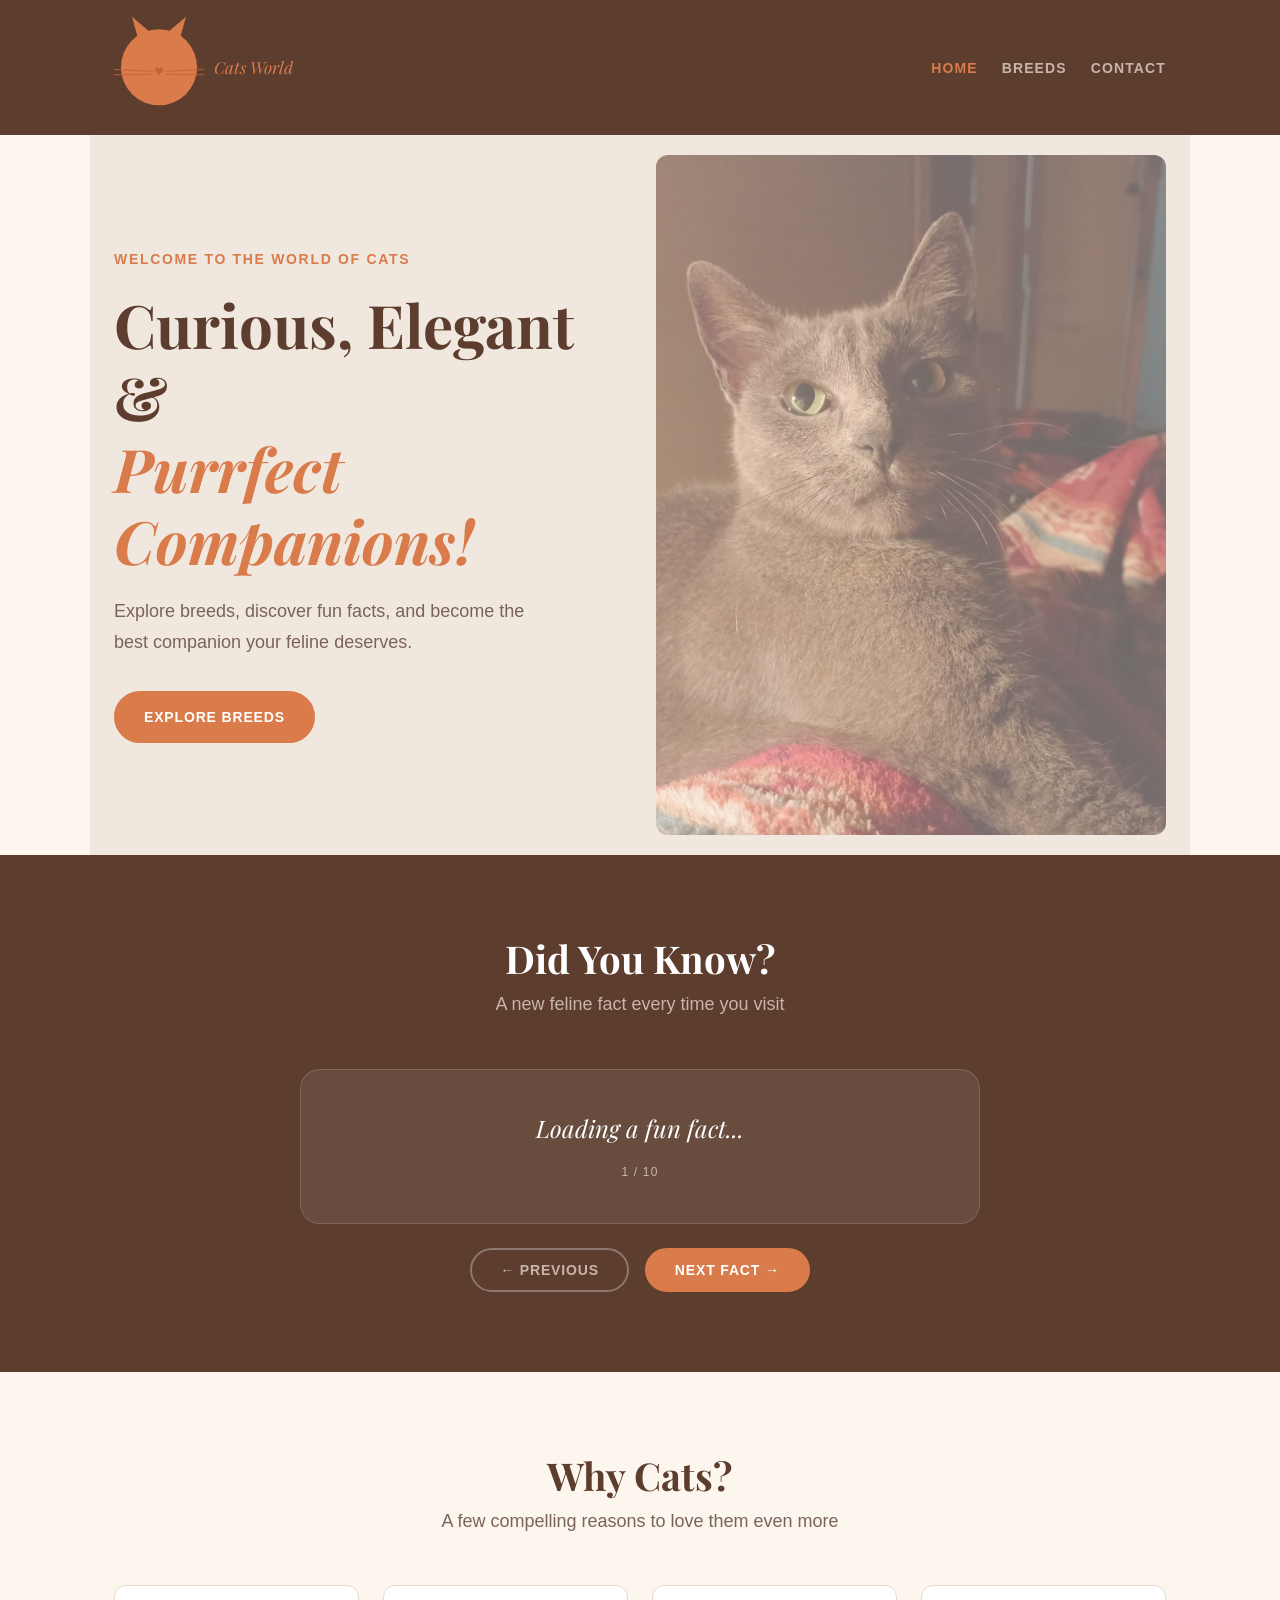
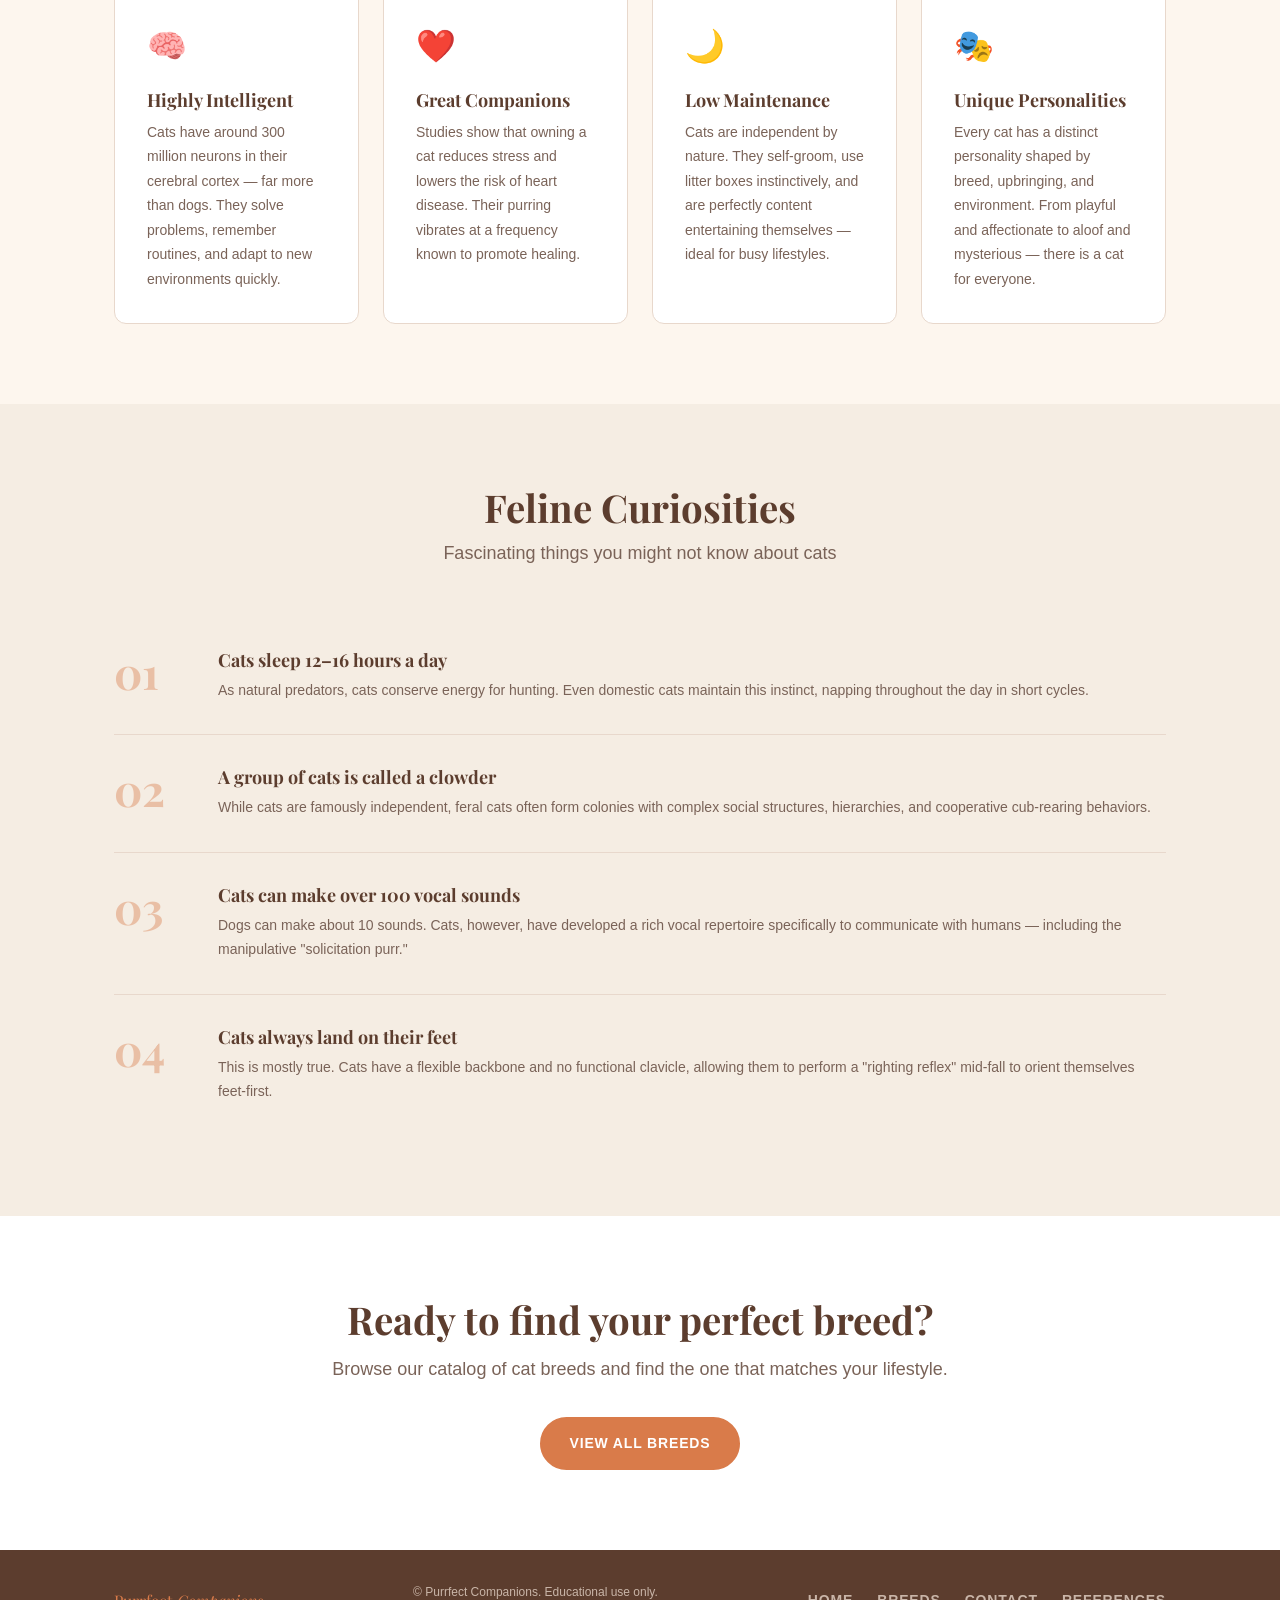
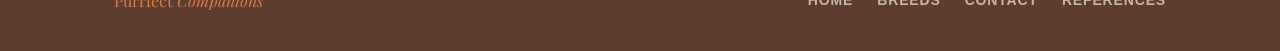
==== project/index.html @ 8fa0b652 "catsworld project" ====
<!DOCTYPE html>
<html lang="en">
<head>
  <meta charset="UTF-8">
  <meta name="viewport" content="width=device-width, initial-scale=1.0">
  <meta name="description" content="Purrfect Companions – Discover fascinating cat facts, explore breeds, and learn expert care tips for your feline friend.">
  <title>Cats Worlds | Cat Facts &amp; Breeds</title>
  <link rel="stylesheet" href="styles/main.css">
  <link rel="preconnect" href="https://fonts.googleapis.com">
  <link rel="preconnect" href="https://fonts.gstatic.com" crossorigin>
  <link href="https://fonts.googleapis.com/css2?family=Playfair+Display:ital,wght@0,400;0,700;1,400&family=DM+Sans:wght@300;400;500&display=swap" rel="stylesheet">
  <script scr="scripts/main.js" defer></script>
</head>
<body>
 
  <header class="site-header">
    <div class="header-inner">
      <a href="index.html" class="logo">
        <span class="logo-icon">
          <svg width="90" height="90" viewBox="230 40 220 260" xmlns="http://www.w3.org/2000/svg">
            <circle cx="340" cy="188" r="110" fill="#D97B4A"/>
            <polygon points="278,100 318,90 262,42" fill="#D97B4A"/>
            <polygon points="402,100 362,90 418,42" fill="#D97B4A"/>
            <path d="M340,192 C337,187 328,187 328,195 C328,201 340,210 340,210 C340,210 352,201 352,195 C352,187 343,187 340,192Z" fill="#C4623A"/>
            <line x1="196" y1="194" x2="322" y2="200" stroke="#C4623A" stroke-width="2.5" stroke-linecap="round"/>
            <line x1="192" y1="210" x2="322" y2="208" stroke="#C4623A" stroke-width="2.5" stroke-linecap="round"/>
            <line x1="484" y1="194" x2="358" y2="200" stroke="#C4623A" stroke-width="2.5" stroke-linecap="round"/>
            <line x1="488" y1="210" x2="358" y2="208" stroke="#C4623A" stroke-width="2.5" stroke-linecap="round"/>
          </svg>
        </span>
        <span class="logo-text"><em>Cats World</em></span>
      </a>
      <button class="nav-toggle" aria-label="Toggle navigation" aria-expanded="false">
        <span></span><span></span><span></span>
      </button>
      <nav class="main-nav" aria-label="Main navigation">
        <ul>
          <li><a href="index.html" class="active">Home</a></li>
          <li><a href="breeds.html">Breeds</a></li>
          <li><a href="contact.html">Contact</a></li>
        </ul>
      </nav>
    </div>
  </header>
 
  <main>
 
    <!-- Hero -->
    <section class="hero">
      <div class="hero-content">
        <p class="hero-eyebrow">Welcome to the world of cats</p>
        <h1>Curious, Elegant &amp;<br><em>Purrfect Companions!</em></h1>
        <p class="hero-sub">Explore breeds, discover fun facts, and become the best companion your feline deserves.</p>
        <a href="breeds.html" class="btn-primary">Explore Breeds</a>
      </div>
      <div class="hero-visual" aria-hidden="true">
        <div class="cat-deco">
          <img src="images/ruby.jpeg" alt="grey cat"  class="img-rounded">
        </div>
      </div>
    </section>
 
    <!-- Dynamic Fun Facts -->
    <section class="facts-section">
      <div class="container">
        <div class="section-header">
          <h2>Did You Know?</h2>
          <p>A new feline fact every time you visit</p>
        </div>
        <div class="fact-card" id="factCard" role="region" aria-live="polite" aria-label="Fun cat fact">
          <blockquote id="factText" class="fact-text">Loading a fun fact...</blockquote>
          <span class="fact-number" id="factNumber">1 / 10</span>
        </div>
        <div class="fact-controls">
          <button class="btn-outline" id="prevFact" aria-label="Previous fact">← Previous</button>
          <button class="btn-primary" id="nextFact" aria-label="Next fact">Next Fact →</button>
        </div>
      </div>
    </section>
 
    <!-- Why Cats Section -->
    <section class="why-section">
      <div class="container">
        <div class="section-header">
          <h2>Why Cats?</h2>
          <p>A few compelling reasons to love them even more</p>
        </div>
        <div class="why-grid">
          <article class="why-card">
            <div class="why-icon" aria-hidden="true">🧠</div>
            <h3>Highly Intelligent</h3>
            <p>Cats have around 300 million neurons in their cerebral cortex — far more than dogs. They solve problems, remember routines, and adapt to new environments quickly.</p>
          </article>
          <article class="why-card">
            <div class="why-icon" aria-hidden="true">❤️</div>
            <h3>Great Companions</h3>
            <p>Studies show that owning a cat reduces stress and lowers the risk of heart disease. Their purring vibrates at a frequency known to promote healing.</p>
          </article>
          <article class="why-card">
            <div class="why-icon" aria-hidden="true">🌙</div>
            <h3>Low Maintenance</h3>
            <p>Cats are independent by nature. They self-groom, use litter boxes instinctively, and are perfectly content entertaining themselves — ideal for busy lifestyles.</p>
          </article>
          <article class="why-card">
            <div class="why-icon" aria-hidden="true">🎭</div>
            <h3>Unique Personalities</h3>
            <p>Every cat has a distinct personality shaped by breed, upbringing, and environment. From playful and affectionate to aloof and mysterious — there is a cat for everyone.</p>
          </article>
        </div>
      </div>
    </section>
 
    <!-- Curiosities Strip -->
    <section class="curiosities-section">
      <div class="container">
        <div class="section-header">
          <h2>Feline Curiosities</h2>
          <p>Fascinating things you might not know about cats</p>
        </div>
        <div class="curiosity-list">
          <div class="curiosity-item">
            <span class="curiosity-num">01</span>
            <div>
              <h3>Cats sleep 12–16 hours a day</h3>
              <p>As natural predators, cats conserve energy for hunting. Even domestic cats maintain this instinct, napping throughout the day in short cycles.</p>
            </div>
          </div>
          <div class="curiosity-item">
            <span class="curiosity-num">02</span>
            <div>
              <h3>A group of cats is called a clowder</h3>
              <p>While cats are famously independent, feral cats often form colonies with complex social structures, hierarchies, and cooperative cub-rearing behaviors.</p>
            </div>
          </div>
          <div class="curiosity-item">
            <span class="curiosity-num">03</span>
            <div>
              <h3>Cats can make over 100 vocal sounds</h3>
              <p>Dogs can make about 10 sounds. Cats, however, have developed a rich vocal repertoire specifically to communicate with humans — including the manipulative "solicitation purr."</p>
            </div>
          </div>
          <div class="curiosity-item">
            <span class="curiosity-num">04</span>
            <div>
              <h3>Cats always land on their feet</h3>
              <p>This is mostly true. Cats have a flexible backbone and no functional clavicle, allowing them to perform a "righting reflex" mid-fall to orient themselves feet-first.</p>
            </div>
          </div>
        </div>
      </div>
    </section>
 
    <!-- CTA -->
    <section class="cta-section">
      <div class="container">
        <h2>Ready to find your perfect breed?</h2>
        <p>Browse our catalog of cat breeds and find the one that matches your lifestyle.</p>
        <a href="breeds.html" class="btn-primary">View All Breeds</a>
      </div>
    </section>
 
  </main>
 
  <footer class="site-footer">
    <div class="footer-inner">
      <span class="logo-text footer-logo">Purrfect <em>Companions</em></span>
      <p class="footer-copy">&copy; <span id="footerYear"></span> Purrfect Companions. Educational use only.</p>
      <nav aria-label="Footer navigation">
        <a href="index.html">Home</a>
        <a href="breeds.html">Breeds</a>
        <a href="contact.html">Contact</a>
        <a href="references.html">References</a>
      </nav>
    </div>
  </footer>
  
</body>
</html>
---- project/styles/main.css ----
:root {
  --primary:    #D97B4A;
  --secondary:  #5C3D2E;
  --bg:         #FDF6EE;
  --accent:     #A8C5A0;
  --text:       #2E1F16;
  --text-muted: #7A6358;
  --card-bg:    #FFFFFF;
  --border:     #E8D8CC;
 
  --ff-heading: 'Playfair Display', Georgia, serif;
  --ff-body:    'Lato', sans-serif;
 
  --fs-xs:   0.75rem;
  --fs-sm:   0.875rem;
  --fs-base: 1rem;
  --fs-lg:   1.125rem;
  --fs-xl:   1.5rem;
  --fs-2xl:  2rem;
  --fs-3xl:  2.75rem;
  --fs-4xl:  3.75rem;
 
  --radius-sm: 6px;
  --radius:    12px;
  --radius-lg: 20px;
 
  --shadow-sm: 0 2px 8px rgba(92,61,46,0.08);
  --shadow:    0 4px 20px rgba(92,61,46,0.12);
  --shadow-lg: 0 8px 40px rgba(92,61,46,0.18);
 
  --transition: 0.2s ease;
  --max-width: 1100px;
}
 
/* ── Reset & Base ── */
*, *::before, *::after { box-sizing: border-box; margin: 0; padding: 0; }
 
html { scroll-behavior: smooth; }
 
body {
  background-color: var(--bg);
  color: var(--text);
  font-family: var(--ff-body);
  font-size: var(--fs-base);
  line-height: 1.75;
  -webkit-font-smoothing: antialiased;
}
 
img {
  max-width: 100%;
  height: auto;
  display: block;
}
 
a {
  color: var(--primary);
  text-decoration: none;
  transition: color var(--transition);
}
 
a:hover { color: var(--secondary); }
 
ul { list-style: none; }
 
h1, h2, h3, h4 {
  font-family: var(--ff-heading);
  line-height: 1.2;
  color: var(--secondary);
}
 
h1 { font-size: clamp(var(--fs-2xl), 5vw, var(--fs-4xl)); }
h2 { font-size: clamp(var(--fs-xl), 3vw, var(--fs-3xl)); }
h3 { font-size: var(--fs-xl); }
 
em { font-style: italic; color: var(--primary); }
 
p { margin-bottom: 1rem; }
p:last-child { margin-bottom: 0; }
 
.container {
  max-width: var(--max-width);
  margin: 0 auto;
  padding: 0 1.5rem;
}
 
/* ── Buttons ── */
.btn-primary,
.btn-outline {
  display: inline-block;
  padding: 0.75rem 1.75rem;
  border-radius: 100px;
  font-family: var(--ff-body);
  font-size: var(--fs-sm);
  font-weight: 700;
  letter-spacing: 0.06em;
  text-transform: uppercase;
  cursor: pointer;
  transition: all var(--transition);
  border: 2px solid transparent;
}
 
.btn-primary {
  background: var(--primary);
  color: #fff;
  border-color: var(--primary);
}
 
.btn-primary:hover {
  background: var(--secondary);
  border-color: var(--secondary);
  color: #fff;
  transform: translateY(-1px);
  box-shadow: var(--shadow);
}
 
.btn-outline {
  background: transparent;
  color: var(--secondary);
  border-color: var(--secondary);
}
 
.btn-outline:hover {
  background: var(--secondary);
  color: #fff;
}
 
.btn-sm { padding: 0.45rem 1rem; font-size: var(--fs-xs); }
.btn-block { width: 100%; text-align: center; }
 
/* ── Header ── */
.site-header {
  position: sticky;
  top: 0;
  z-index: 100;
  background-color: var(--secondary);
}
 
.header-inner {
  max-width: var(--max-width);
  margin: 0 auto;
  padding: 1rem 1.5rem;
  display: flex;
  align-items: center;
  justify-content: space-between;
  gap: 1rem;
}
 
.logo {
  display: flex;
  align-items: center;
  gap: 0.6rem;
}
 
.logo-icon { font-size: 1.5rem; }
 
.logo-text {
  font-family: var(--ff-heading);
  font-size: 1.05rem;
  line-height: 1.2;
  color: var(--primary);
}
 
.main-nav ul {
  display: flex;
  gap: 1.5rem;
  align-items: center;
}
 
.main-nav a {
  color: #C9B5A8;
  font-size: var(--fs-sm);
  font-weight: 700;
  letter-spacing: 0.08em;
  text-transform: uppercase;
  transition: color var(--transition);
  padding: 0.25rem 0;
}
 
.main-nav a:hover,
.main-nav a.active {
  color: var(--primary);
}
 
/* Hamburger */
.nav-toggle {
  display: none;
  flex-direction: column;
  gap: 5px;
  background: none;
  border: none;
  cursor: pointer;
  padding: 4px;
}
 
.nav-toggle span {
  display: block;
  width: 24px;
  height: 2px;
  background: #C9B5A8;
  border-radius: 2px;
  transition: all var(--transition);
}
 
/* ── Section Headers ── */
.section-header {
  text-align: center;
  margin-bottom: 3rem;
}
 
.section-header p {
  color: var(--text-muted);
  margin-top: 0.5rem;
  font-size: var(--fs-lg);
}
 
/* ── Hero ── */

.hero {
  background-color: #F0E8DF;
  min-height: 80vh;
  display: grid;
  grid-template-columns: 1fr 1fr;
  align-items: center;
  gap: 2rem;
  padding: 4rem 1.5rem;
  max-width: var(--max-width);
  margin: 0 auto;
}
 
.hero-eyebrow {
  font-size: var(--fs-sm);
  letter-spacing: 0.12em;
  text-transform: uppercase;
  color: var(--primary);
  font-weight: 700;
  margin-bottom: 1rem;
}
 
.hero-content h1 { margin-bottom: 1.25rem; }
.hero-content { max-width: 540px; }
 
.hero-sub {
  font-size: var(--fs-lg);
  color: var(--text-muted);
  margin-bottom: 2rem;
  max-width: 440px;
}
 
.hero-visual {
  position: relative;
  display: flex;
  align-items: center;
  justify-content: center;
  min-height: 380px;
}
 
.cat-deco {
  position: absolute;
  font-size: 8rem;
  opacity: 0.55;
}

.img-rounded {
  border-radius: 12px;
}
 
/* ── Fun Facts ── */
.facts-section {
  padding: 5rem 0;
  background: var(--secondary);
  color: #fff;
}
 
.facts-section .section-header h2 { color: #fff; }
.facts-section .section-header p { color: #C9B5A8; }
 
.fact-card {
  background: rgba(255,255,255,0.08);
  border: 1px solid rgba(255,255,255,0.15);
  border-radius: var(--radius-lg);
  padding: 2.5rem;
  max-width: 680px;
  margin: 0 auto;
  text-align: center;
  min-height: 140px;
  display: flex;
  flex-direction: column;
  justify-content: center;
  gap: 1rem;
}
 
.fact-text {
  font-family: var(--ff-heading);
  font-size: clamp(var(--fs-lg), 2.5vw, var(--fs-xl));
  font-style: italic;
  color: #fff;
  line-height: 1.5;
}
 
.fact-number {
  font-size: var(--fs-xs);
  letter-spacing: 0.1em;
  color: #C9B5A8;
  text-transform: uppercase;
}
 
.fact-controls {
  display: flex;
  gap: 1rem;
  justify-content: center;
  margin-top: 1.5rem;
}
 
.facts-section .btn-outline {
  color: #C9B5A8;
  border-color: rgba(255,255,255,0.3);
}
 
.facts-section .btn-outline:hover {
  background: rgba(255,255,255,0.15);
  border-color: #fff;
  color: #fff;
}
 
.facts-section .btn-primary {
  background: var(--primary);
  border-color: var(--primary);
}
 
/* ── Why Cats ── */
.why-section { padding: 5rem 0; }
 
.why-grid {
  display: grid;
  grid-template-columns: repeat(auto-fit, minmax(240px, 1fr));
  gap: 1.5rem;
}
 
.why-card {
  background: var(--card-bg);
  border: 1px solid var(--border);
  border-radius: var(--radius);
  padding: 2rem;
  transition: all var(--transition);
}
 
.why-card:hover {
  transform: translateY(-4px);
  box-shadow: var(--shadow);
  border-color: var(--primary);
}
 
.why-icon { font-size: 2rem; margin-bottom: 1rem; }
.why-card h3 { font-size: var(--fs-lg); margin-bottom: 0.5rem; }
.why-card p { color: var(--text-muted); font-size: var(--fs-sm); margin: 0; }
 
/* ── Curiosities ── */
.curiosities-section {
  padding: 5rem 0;
  background: #F5EDE3;
}
 
.curiosity-list {
  display: flex;
  flex-direction: column;
}
 
.curiosity-item {
  display: grid;
  grid-template-columns: 80px 1fr;
  gap: 1.5rem;
  padding: 2rem 0;
  border-bottom: 1px solid var(--border);
  align-items: start;
}
 
.curiosity-item:last-child { border-bottom: none; }
 
.curiosity-num {
  font-family: var(--ff-heading);
  font-size: var(--fs-3xl);
  color: var(--primary);
  opacity: 0.4;
  font-weight: 700;
  line-height: 1;
}
 
.curiosity-item h3 { margin-bottom: 0.4rem; font-size: var(--fs-lg); }
.curiosity-item p { color: var(--text-muted); font-size: var(--fs-sm); margin: 0; }
 
/* ── CTA ── */
.cta-section {
  padding: 5rem 1.5rem;
  text-align: center;
  background: var(--card-bg);
}
 
.cta-section h2 { margin-bottom: 0.75rem; }
.cta-section p { color: var(--text-muted); margin-bottom: 2rem; font-size: var(--fs-lg); }
 
/* ── Page Hero ── */
.page-hero {
  background-color: var(--secondary);
  padding: 4rem 1.5rem 3rem;
  text-align: center;
}
 
.page-hero h1 { margin-bottom: 0.75rem; color: var(--primary); }
.page-hero p { color: #C9B5A8; font-size: var(--fs-lg); max-width: 540px; margin: 0 auto; }
 
/* ── Breeds Page ── */
.filters-section {
  padding: 1.5rem 0;
  background: var(--card-bg);
  border-bottom: 1px solid var(--border);
  position: sticky;
  top: 65px;
  z-index: 50;
}
 
.filters-bar {
  display: flex;
  gap: 1rem;
  align-items: flex-end;
  flex-wrap: wrap;
}
 
.filter-group {
  display: flex;
  flex-direction: column;
  gap: 0.3rem;
}
 
.filter-group label {
  font-size: var(--fs-xs);
  letter-spacing: 0.08em;
  text-transform: uppercase;
  font-weight: 700;
  color: var(--text-muted);
}
 
.filter-group select {
  padding: 0.55rem 2rem 0.55rem 0.85rem;
  border: 1px solid var(--border);
  border-radius: var(--radius-sm);
  background: var(--bg);
  font-family: var(--ff-body);
  font-size: var(--fs-sm);
  color: var(--text);
  cursor: pointer;
  appearance: none;
  background-image: url("data:image/svg+xml,%3Csvg xmlns='http://www.w3.org/2000/svg' width='12' height='12' viewBox='0 0 12 12'%3E%3Cpath fill='%235C3D2E' d='M6 8L1 3h10z'/%3E%3C/svg%3E");
  background-repeat: no-repeat;
  background-position: right 0.75rem center;
  transition: border-color var(--transition);
}
 
.filter-group select:focus {
  outline: none;
  border-color: var(--primary);
}
 
.results-info {
  margin-top: 0.75rem;
  font-size: var(--fs-sm);
  color: var(--text-muted);
}
 
/* Favorites */
.favorites-section {
  padding: 2rem 0;
  background: #FBF0E6;
  border-bottom: 1px solid var(--border);
}
 
.favorites-section h2 {
  font-size: var(--fs-xl);
  margin-bottom: 1rem;
  display: flex;
  align-items: center;
  gap: 0.5rem;
}
 
.fav-count {
  background: var(--primary);
  color: #fff;
  font-size: var(--fs-xs);
  padding: 0.15rem 0.5rem;
  border-radius: 100px;
  font-family: var(--ff-body);
  font-weight: 700;
}
 
.favorites-list {
  display: flex;
  gap: 0.5rem;
  flex-wrap: wrap;
  margin-bottom: 0.75rem;
}
 
.fav-tag {
  background: var(--card-bg);
  border: 1px solid var(--border);
  border-radius: 100px;
  padding: 0.3rem 0.85rem;
  font-size: var(--fs-sm);
  display: flex;
  align-items: center;
  gap: 0.4rem;
}
 
.fav-tag button {
  background: none;
  border: none;
  cursor: pointer;
  color: var(--text-muted);
  font-size: 0.9rem;
  line-height: 1;
  padding: 0;
  transition: color var(--transition);
}
 
.fav-tag button:hover { color: var(--primary); }
.no-favorites { color: var(--text-muted); font-size: var(--fs-sm); font-style: italic; }
 
/* Breeds Grid */
.breeds-section { padding: 3rem 0 5rem; }
 
.breeds-grid {
  display: grid;
  grid-template-columns: repeat(auto-fill, minmax(300px, 1fr));
  gap: 1.5rem;
}
 
.breed-card {
  background: var(--card-bg);
  border: 1px solid var(--border);
  border-radius: var(--radius);
  overflow: hidden;
  transition: all var(--transition);
}
 
.breed-card:hover {
  transform: translateY(-4px);
  box-shadow: var(--shadow);
  border-color: var(--primary);
}
 
.breed-card-header {
  background: #F0E8DF;
  padding: 2rem;
  text-align: center;
  position: relative;
}
 
.breed-emoji { font-size: 4rem; display: block; }
 
.fav-btn {
  position: absolute;
  top: 0.75rem;
  right: 0.75rem;
  background: none;
  border: none;
  font-size: 1.4rem;
  cursor: pointer;
  line-height: 1;
  transition: transform var(--transition);
}
 
.fav-btn:hover { transform: scale(1.2); }
 
.breed-card-body { padding: 1.25rem 1.5rem 1.5rem; }
.breed-card-body h3 { font-size: var(--fs-lg); margin-bottom: 0.25rem; }
 
.breed-meta {
  display: flex;
  gap: 0.5rem;
  margin: 0.75rem 0;
  flex-wrap: wrap;
}
 
.tag {
  background: var(--bg);
  border: 1px solid var(--border);
  border-radius: 100px;
  padding: 0.2rem 0.65rem;
  font-size: var(--fs-xs);
  color: var(--text-muted);
  text-transform: capitalize;
  font-weight: 700;
  letter-spacing: 0.05em;
}
 
.breed-card-body p { color: var(--text-muted); font-size: var(--fs-sm); margin-top: 0.5rem; }
 
.breed-traits { margin-top: 1rem; }
 
.trait-row {
  display: flex;
  align-items: center;
  gap: 0.5rem;
  margin-bottom: 0.5rem;
}
 
.trait-label {
  font-size: var(--fs-xs);
  color: var(--text-muted);
  width: 90px;
  flex-shrink: 0;
}
 
.trait-bar-bg {
  flex: 1;
  height: 6px;
  background: var(--bg);
  border-radius: 3px;
  overflow: hidden;
}
 
.trait-bar {
  height: 100%;
  background: linear-gradient(to right, var(--secondary), var(--primary));
  border-radius: 3px;
  transition: width 0.6s ease;
}
 
.no-results {
  text-align: center;
  color: var(--text-muted);
  font-style: italic;
  padding: 3rem 0;
}
 
/* ── Contact Page ── */
.contact-section { padding: 4rem 0 5rem; }
 
.contact-container {
  display: grid;
  grid-template-columns: 1fr 360px;
  gap: 4rem;
  align-items: start;
}
 
.form-wrapper h2 { margin-bottom: 1.5rem; }
 
.form-group {
  display: flex;
  flex-direction: column;
  gap: 0.35rem;
  margin-bottom: 1.25rem;
}
 
.form-group label {
  font-size: var(--fs-sm);
  font-weight: 700;
  color: var(--text);
}
 
.form-group label span { color: var(--primary); }
 
.form-group input,
.form-group select,
.form-group textarea {
  padding: 0.7rem 1rem;
  border: 1.5px solid var(--border);
  border-radius: var(--radius-sm);
  font-family: var(--ff-body);
  font-size: var(--fs-base);
  color: var(--text);
  background: var(--card-bg);
  transition: border-color var(--transition);
  width: 100%;
}
 
.form-group input:focus,
.form-group select:focus,
.form-group textarea:focus {
  outline: none;
  border-color: var(--primary);
}
 
.form-group input.error,
.form-group select.error,
.form-group textarea.error {
  border-color: #c0392b;
}
 
.field-error {
  font-size: var(--fs-xs);
  color: #c0392b;
  min-height: 1rem;
}
 
.form-check {
  flex-direction: row;
  align-items: center;
  gap: 0.5rem;
}
 
.form-check input[type="checkbox"] { width: auto; }
 
.form-success {
  background: #EEF5EE;
  border: 1px solid var(--accent);
  border-radius: var(--radius);
  padding: 1.25rem;
  display: flex;
  gap: 1rem;
  align-items: flex-start;
  margin-bottom: 1.5rem;
  font-size: 1.5rem;
}
 
.form-success div { flex: 1; }
.form-success strong { display: block; color: var(--secondary); margin-bottom: 0.25rem; }
.form-success p { color: var(--text-muted); font-size: var(--fs-sm); margin: 0; }
 
/* Contact Sidebar */
.contact-sidebar { padding-top: 0.5rem; }
.contact-sidebar h2 { margin-bottom: 1.25rem; font-size: var(--fs-xl); }
 
.contact-reasons { display: flex; flex-direction: column; gap: 1.25rem; }
 
.contact-reasons li {
  display: flex;
  gap: 1rem;
  align-items: flex-start;
}
 
.contact-reasons li span { font-size: 1.5rem; flex-shrink: 0; }
.contact-reasons li strong { display: block; color: var(--secondary); margin-bottom: 0.2rem; }
.contact-reasons li p { color: var(--text-muted); font-size: var(--fs-sm); margin: 0; }
 
.last-submission {
  margin-top: 2rem;
  padding: 1.25rem;
  background: #FBF0E6;
  border: 1px solid var(--border);
  border-left: 4px solid var(--primary);
  border-radius: 0 var(--radius) var(--radius) 0;
}
 
.last-submission h3 { font-size: var(--fs-base); margin-bottom: 0.5rem; }
.last-submission p { font-size: var(--fs-sm); color: var(--text-muted); margin: 0; }
 
/* ── Footer ── */
.site-footer {
  background: var(--secondary);
  color: #C9B5A8;
  padding: 2rem 0;
}
 
.footer-inner {
  max-width: var(--max-width);
  margin: 0 auto;
  padding: 0 1.5rem;
  display: flex;
  align-items: center;
  justify-content: space-between;
  flex-wrap: wrap;
  gap: 1rem;
}
 
.footer-logo { color: var(--primary); font-size: 1rem; }
.footer-copy { font-size: var(--fs-xs); }
 
.site-footer nav {
  display: flex;
  gap: 1.5rem;
}
 
.site-footer nav a {
  color: #C9B5A8;
  font-size: var(--fs-sm);
  font-weight: 700;
  letter-spacing: 0.06em;
  text-transform: uppercase;
  transition: color var(--transition);
}
 
.site-footer nav a:hover { color: var(--primary); }
 
/* ── Responsive ── */
@media (max-width: 900px) {
  .contact-container {
    grid-template-columns: 1fr;
    gap: 3rem;
  }
}
 
@media (max-width: 768px) {
  .nav-toggle { display: flex; }
 
  .main-nav {
    display: none;
    position: absolute;
    top: 100%;
    left: 0;
    right: 0;
    background: var(--secondary);
    border-top: 1px solid rgba(255,255,255,0.08);
    padding: 1rem 1.5rem;
  }
 
  .main-nav.open { display: block; }
 
  .main-nav ul {
    flex-direction: column;
    gap: 0.75rem;
    align-items: flex-start;
  }
 
  .site-header { position: sticky; }
 
  .hero {
    grid-template-columns: 1fr;
    min-height: auto;
    padding: 3rem 1.5rem;
    text-align: center;
  }
 
  .hero-sub { margin: 0 auto 2rem; }
  .hero-visual { display: none; }
 
  .curiosity-item {
    grid-template-columns: 50px 1fr;
    gap: 1rem;
  }
 
  .curiosity-num { font-size: var(--fs-xl); }
 
  .footer-inner { flex-direction: column; text-align: center; }
  .site-footer nav { justify-content: center; }
 
  .filters-section { position: static; }
  .filters-bar { flex-direction: column; align-items: stretch; }
  .breeds-grid { grid-template-columns: 1fr; }
}
 
@media (max-width: 480px) {
  .fact-controls { flex-direction: column; align-items: center; }
  .fact-controls .btn-primary,
  .fact-controls .btn-outline { width: 100%; text-align: center; }
}
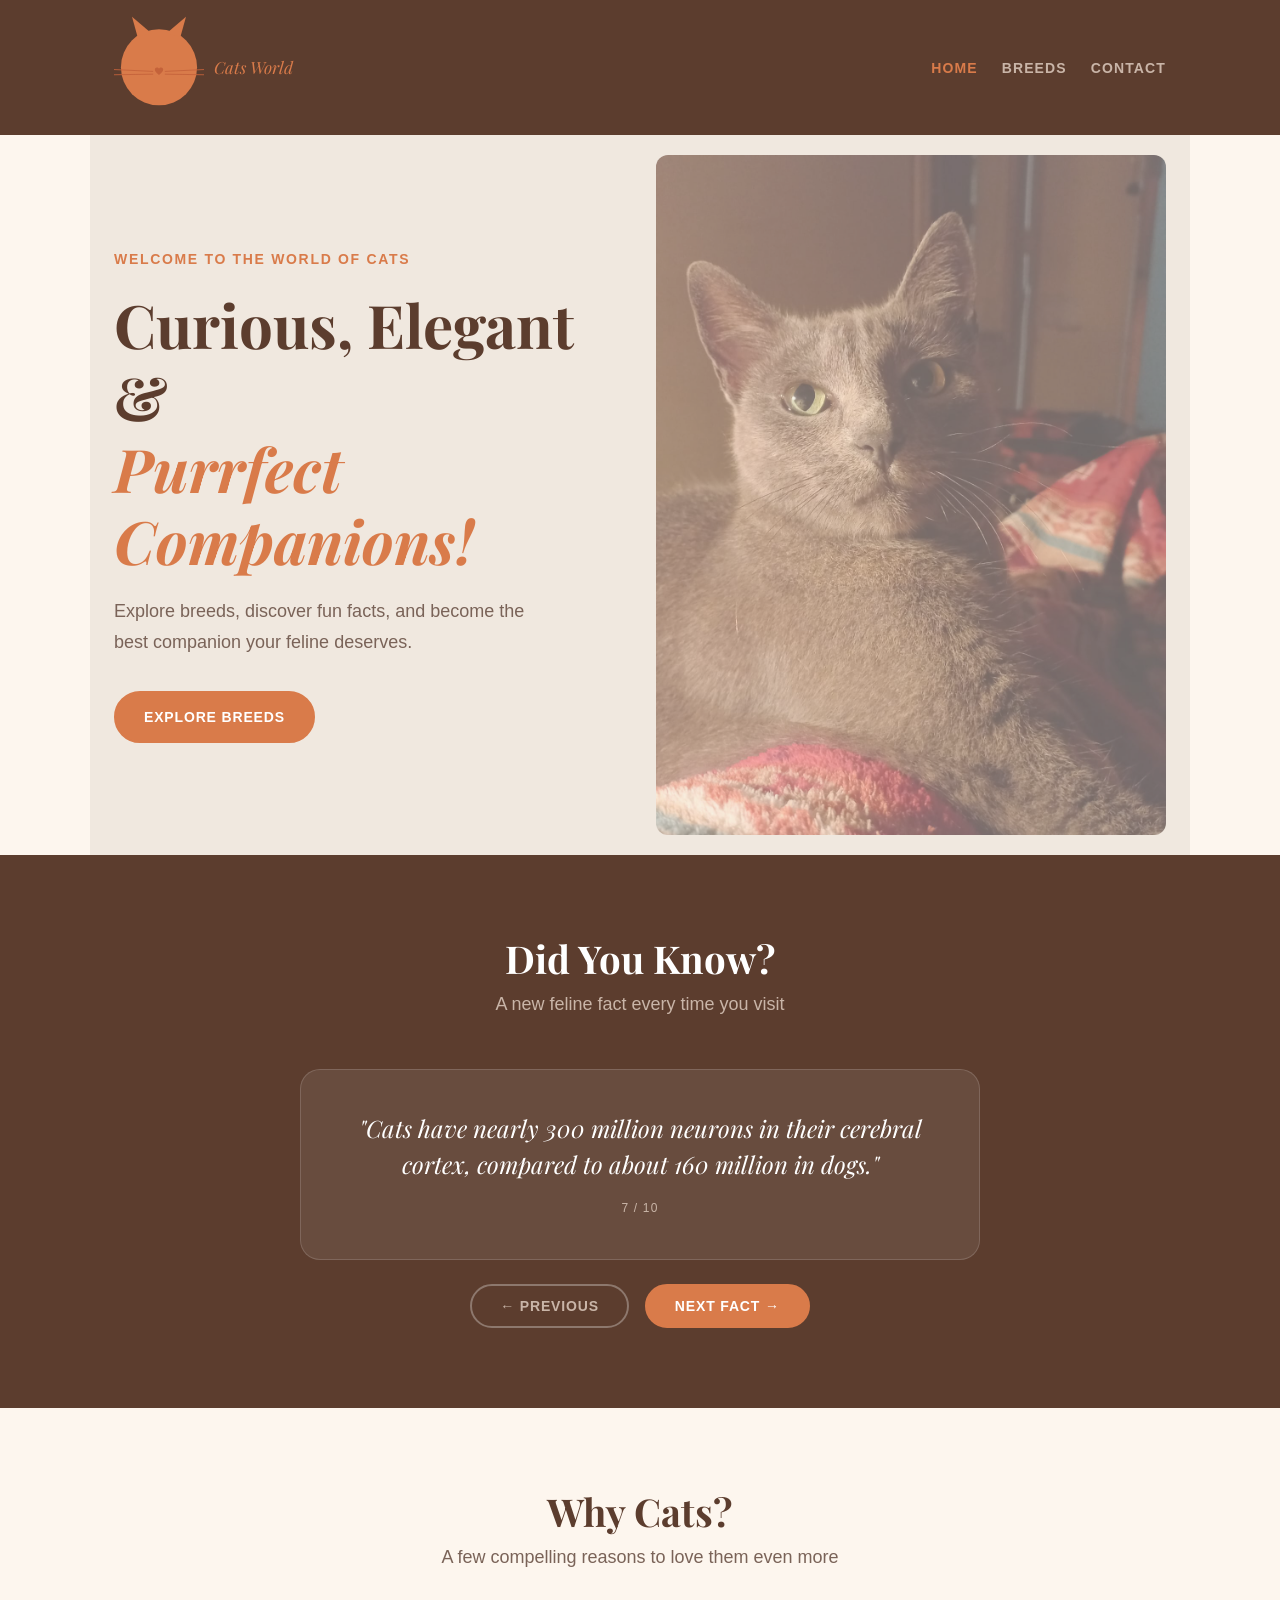
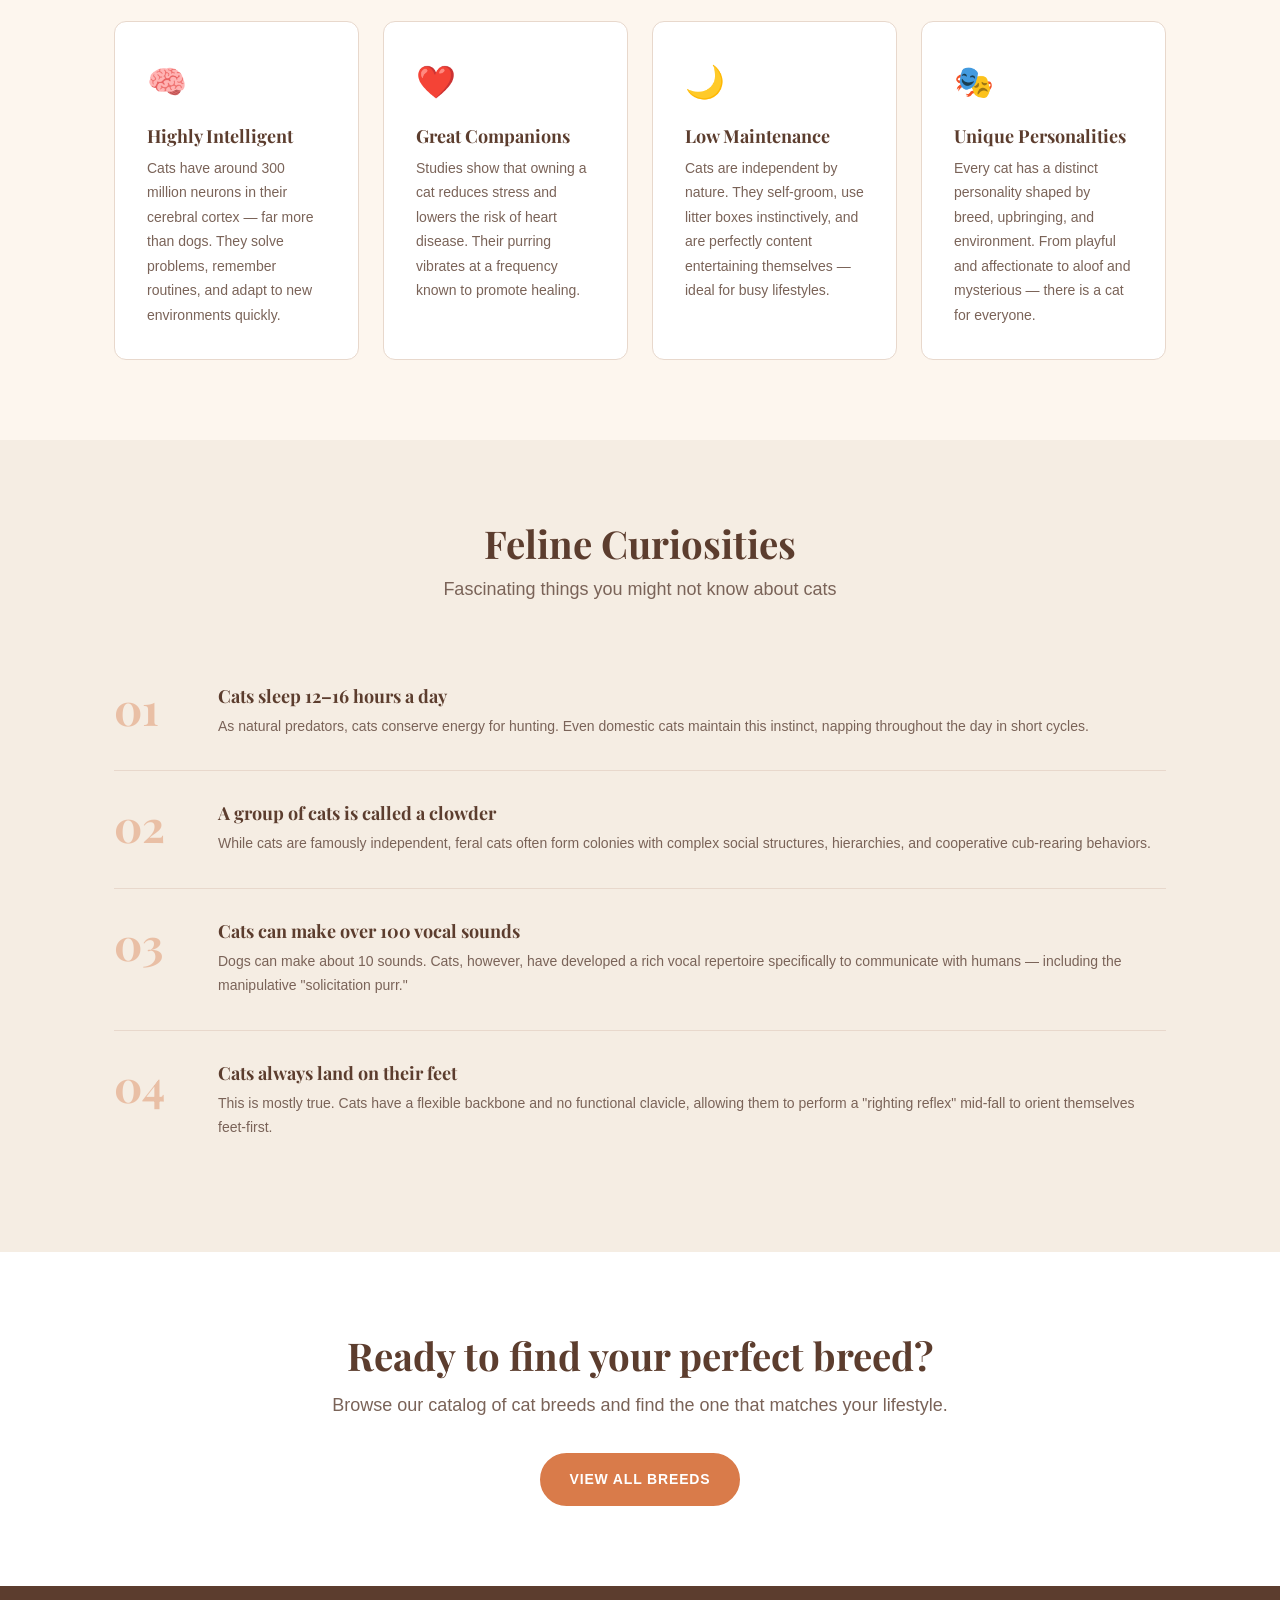
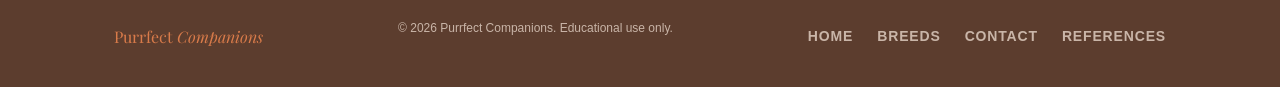
==== commit 8c2d0bed: "fix: syntax script tag error" ====
--- a/project/index.html
+++ b/project/index.html
@@ -9,7 +9,7 @@
   <link rel="preconnect" href="https://fonts.googleapis.com">
   <link rel="preconnect" href="https://fonts.gstatic.com" crossorigin>
   <link href="https://fonts.googleapis.com/css2?family=Playfair+Display:ital,wght@0,400;0,700;1,400&family=DM+Sans:wght@300;400;500&display=swap" rel="stylesheet">
-  <script scr="scripts/main.js" defer></script>
+  <script src="scripts/main.js" defer></script>
 </head>
 <body>
  
@@ -173,6 +173,6 @@
       </nav>
     </div>
   </footer>
-  
+
 </body>
 </html>
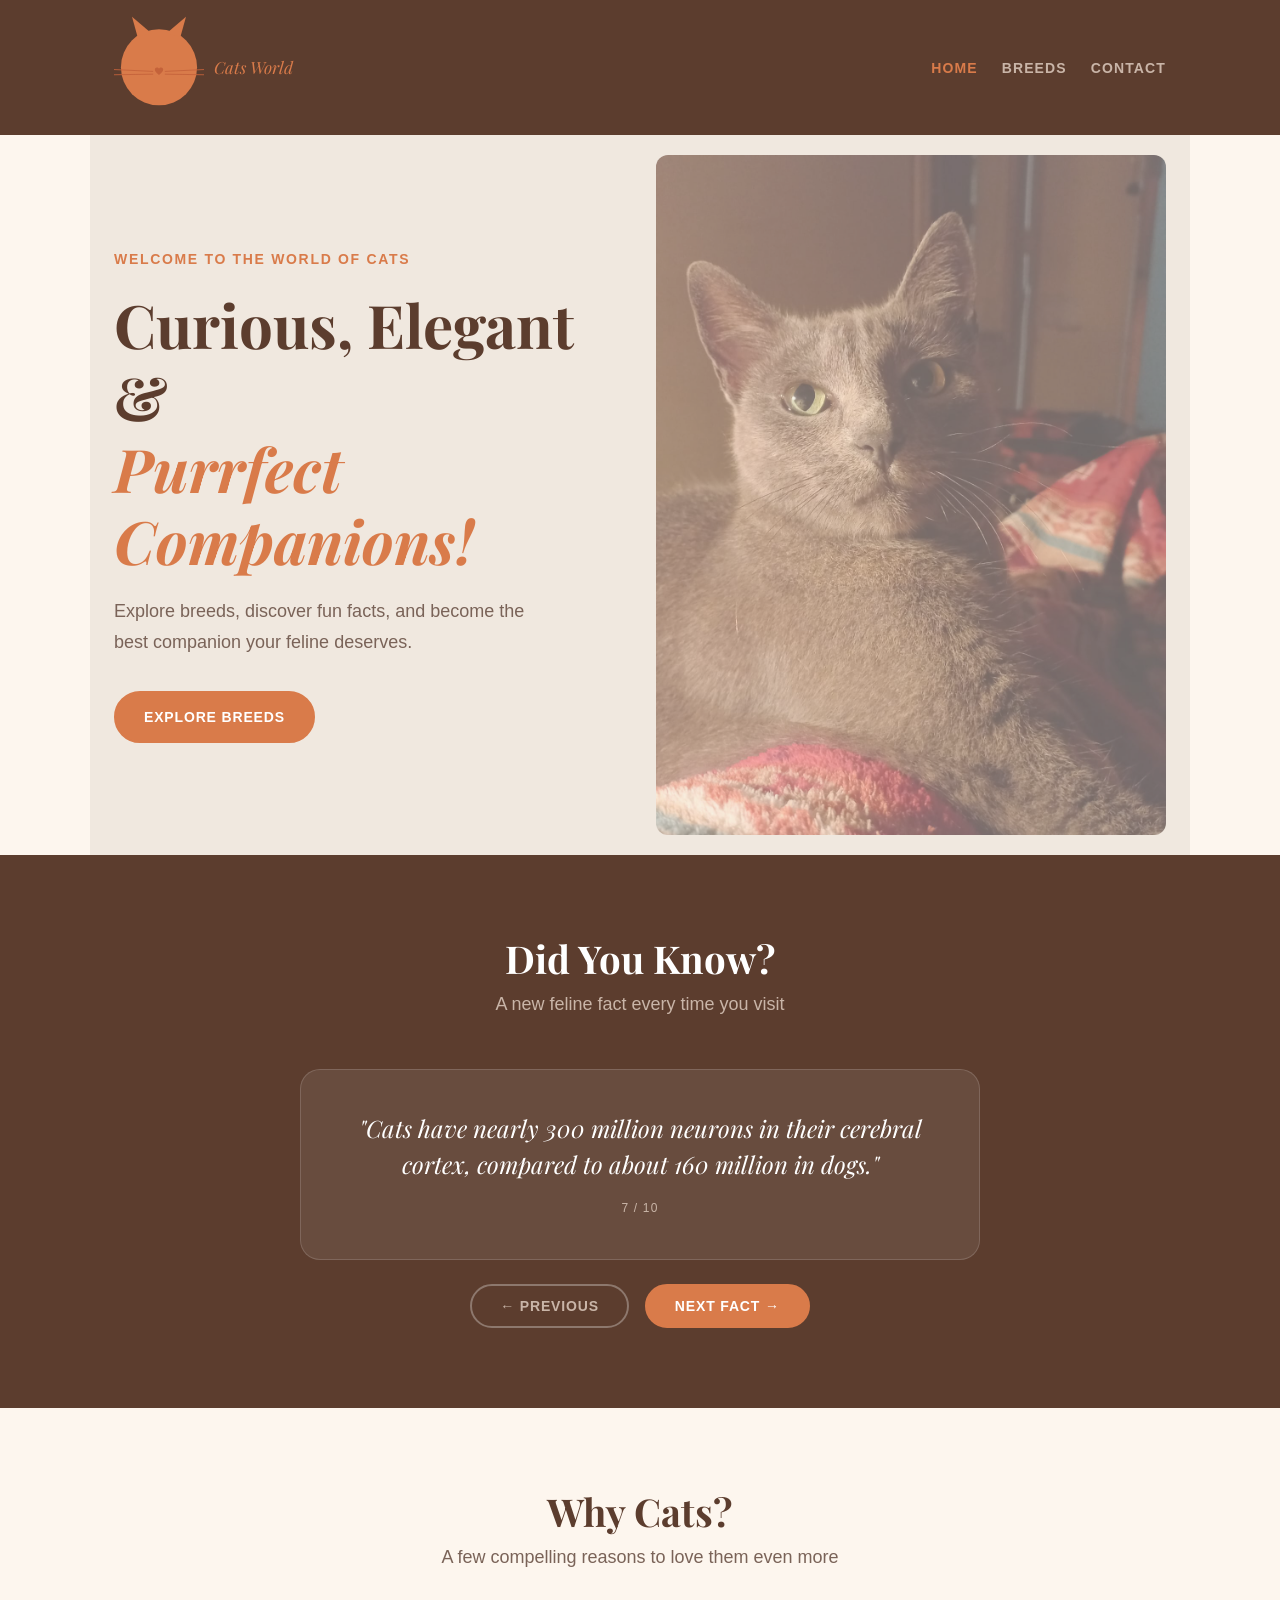
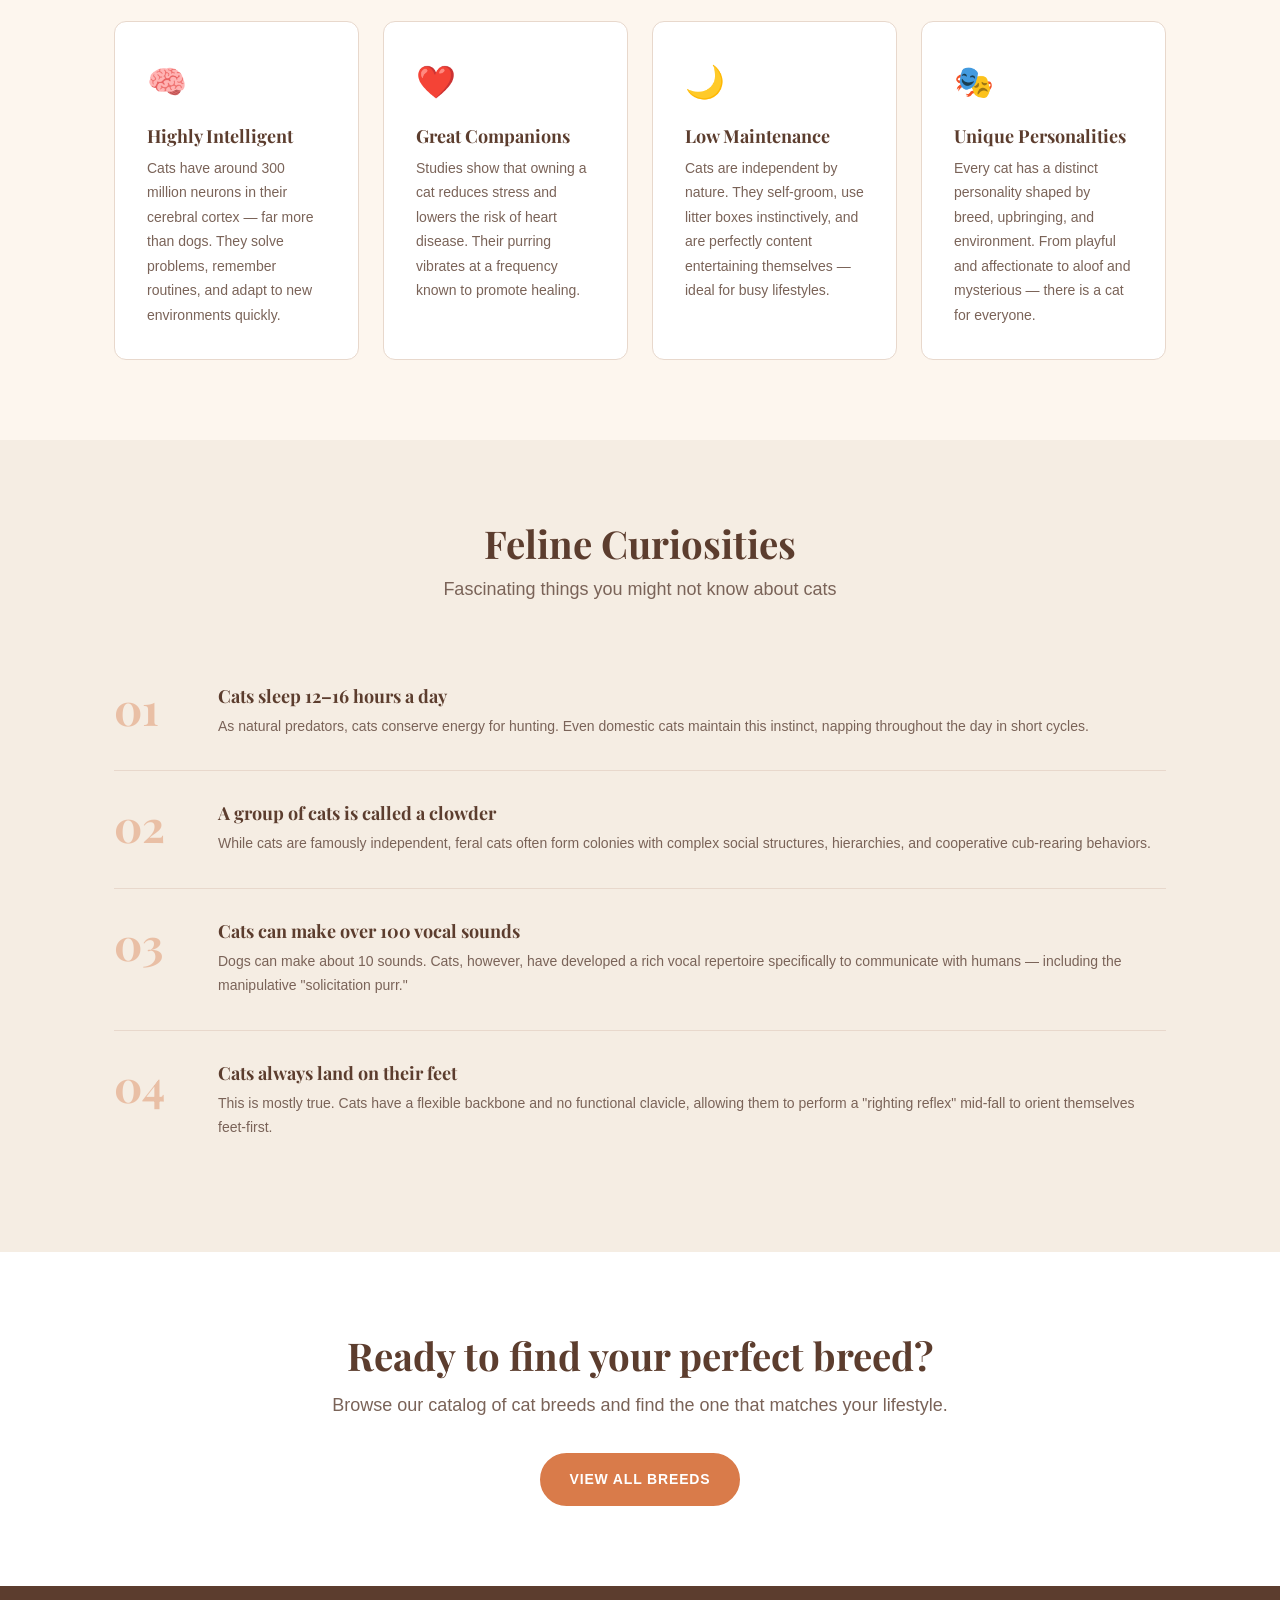
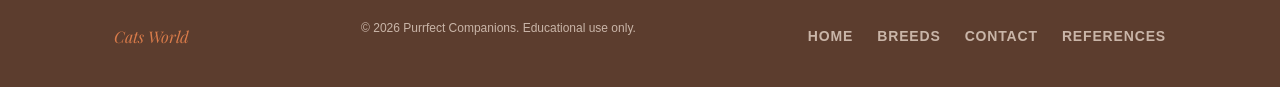
==== commit 41cff8d2: "fix: syntax and grammatical arros; add: images" ====
--- a/project/index.html
+++ b/project/index.html
@@ -3,6 +3,7 @@
 <head>
   <meta charset="UTF-8">
   <meta name="viewport" content="width=device-width, initial-scale=1.0">
+  <meta name="author" content="Melissa Destez">
   <meta name="description" content="Purrfect Companions – Discover fascinating cat facts, explore breeds, and learn expert care tips for your feline friend.">
   <title>Cats Worlds | Cat Facts &amp; Breeds</title>
   <link rel="stylesheet" href="styles/main.css">
@@ -55,7 +56,7 @@
       </div>
       <div class="hero-visual" aria-hidden="true">
         <div class="cat-deco">
-          <img src="images/ruby.jpeg" alt="grey cat"  class="img-rounded">
+          <img src="images/ruby.jpeg" alt="grey cat" class="img">
         </div>
       </div>
     </section>
@@ -163,7 +164,7 @@
  
   <footer class="site-footer">
     <div class="footer-inner">
-      <span class="logo-text footer-logo">Purrfect <em>Companions</em></span>
+      <span class="logo-text footer-logo"><em>Cats World</em></span>
       <p class="footer-copy">&copy; <span id="footerYear"></span> Purrfect Companions. Educational use only.</p>
       <nav aria-label="Footer navigation">
         <a href="index.html">Home</a>
--- a/project/styles/main.css
+++ b/project/styles/main.css
@@ -260,7 +260,7 @@
   opacity: 0.55;
 }
 
-.img-rounded {
+.img {
   border-radius: 12px;
 }
  
